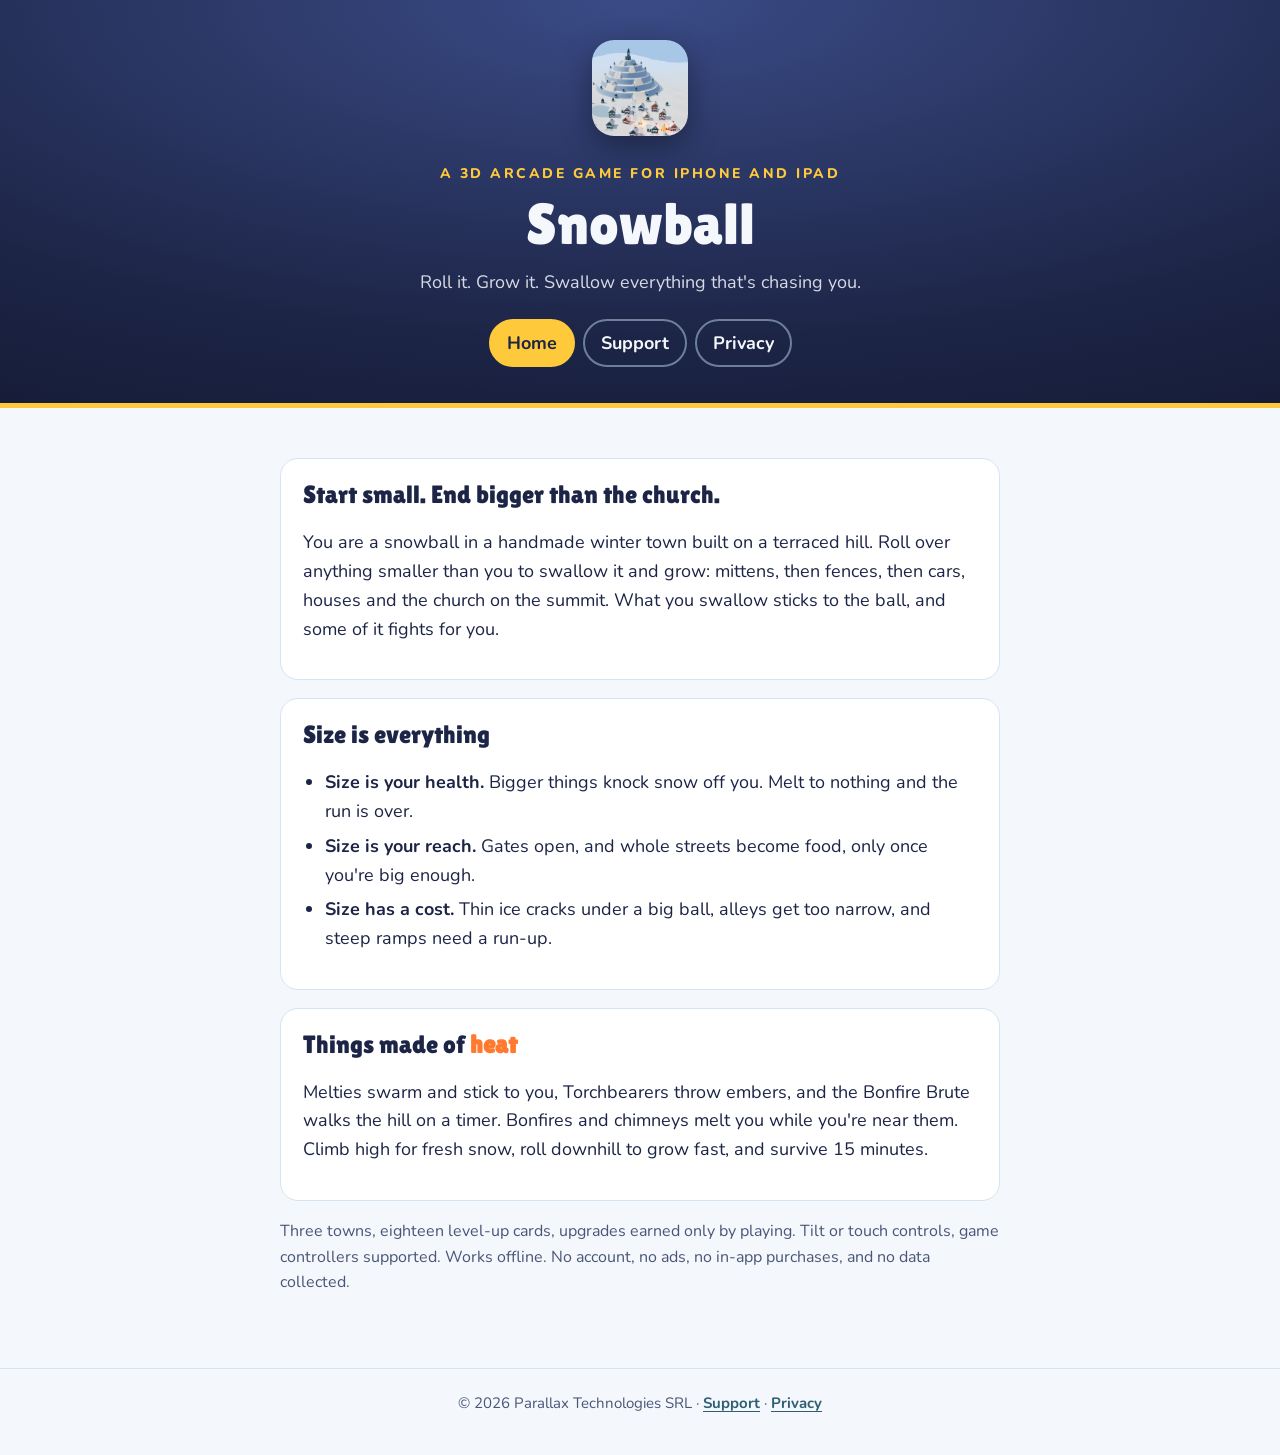
==== index.html @ 1ae6f8ed "Snowball support, privacy and home pages" ====
<!doctype html>
<html lang="en">
<head>
<meta charset="utf-8">
<meta name="viewport" content="width=device-width, initial-scale=1">
<title>Snowball: Roll It, Grow It</title>
<meta name="description" content="Snowball: roll through a winter town, swallow anything smaller than you, and outrun the heat.">
<link rel="icon" href="icon.png">
<link rel="stylesheet" href="style.css">
</head>
<body>
<header class="band">
  <div class="inner">
    <img src="icon.png" alt="Snowball app icon">
    <p class="eyebrow">A 3D arcade game for iPhone and iPad</p>
    <h1>Snowball</h1>
    <p class="lede">Roll it. Grow it. Swallow everything that's chasing you.</p>
    <nav class="tabs" aria-label="Pages">
      <a href="index.html" aria-current="page">Home</a>
      <a href="support.html">Support</a>
      <a href="privacy.html">Privacy</a>
    </nav>
  </div>
</header>
<main>
  <section class="card">
    <h2>Start small. End bigger than the church.</h2>
    <p>You are a snowball in a handmade winter town built on a terraced hill. Roll over anything smaller than you to swallow it and grow: mittens, then fences, then cars, houses and the church on the summit. What you swallow sticks to the ball, and some of it fights for you.</p>
  </section>
  <section class="card">
    <h2>Size is everything</h2>
    <ul>
      <li><strong>Size is your health.</strong> Bigger things knock snow off you. Melt to nothing and the run is over.</li>
      <li><strong>Size is your reach.</strong> Gates open, and whole streets become food, only once you're big enough.</li>
      <li><strong>Size has a cost.</strong> Thin ice cracks under a big ball, alleys get too narrow, and steep ramps need a run-up.</li>
    </ul>
  </section>
  <section class="card">
    <h2>Things made of <span class="hot">heat</span></h2>
    <p>Melties swarm and stick to you, Torchbearers throw embers, and the Bonfire Brute walks the hill on a timer. Bonfires and chimneys melt you while you're near them. Climb high for fresh snow, roll downhill to grow fast, and survive 15 minutes.</p>
  </section>
  <p class="note">Three towns, eighteen level-up cards, upgrades earned only by playing. Tilt or touch controls, game controllers supported. Works offline. No account, no ads, no in-app purchases, and no data collected.</p>
</main>
<footer>&copy; 2026 Parallax Technologies SRL &middot; <a href="support.html">Support</a> &middot; <a href="privacy.html">Privacy</a></footer>
</body>
</html>
---- style.css ----
/* Snowball support pages. The game's palette and fonts (docs/art-direction.md). Lilita One and Nunito are SIL OFL. */
@font-face { font-family: "Lilita One"; src: url("fonts/LilitaOne.woff2") format("woff2"); font-display: swap; }
@font-face { font-family: "Nunito"; src: url("fonts/Nunito.woff2") format("woff2"); font-weight: 400 900; font-display: swap; }

:root {
  --night: #1d2547; --snow: #f4f7fb; --frost: #bfd9f2; --pine: #2e5e73; --ember: #ff7a2f; --spark: #ffc93c;
  --bg: var(--snow); --text: var(--night); --muted: #4a5578; --panel: #ffffff; --rule: #d6e4f2; --link: var(--pine);
}
@media (prefers-color-scheme: dark) {
  :root { --bg: #141a33; --text: var(--snow); --muted: #c3cde3; --panel: var(--night); --rule: #2f3a66; --link: var(--frost); }
}
* { box-sizing: border-box; }
html { -webkit-text-size-adjust: 100%; }
body { margin: 0; background: var(--bg); color: var(--text); font: 18px/1.6 "Nunito", system-ui, sans-serif; }
a { color: var(--link); font-weight: 700; text-underline-offset: 3px; }
header.band { background: radial-gradient(120% 140% at 50% 0%, #3a4b86 0%, var(--night) 60%, #11162d 100%); color: var(--snow); border-bottom: 5px solid var(--spark); }
header.band .inner { max-width: 760px; margin: 0 auto; padding: 40px 20px 36px; text-align: center; }
header.band img { width: 96px; height: 96px; border-radius: 22px; box-shadow: 0 10px 30px rgba(0,0,0,.35); }
.eyebrow { color: var(--spark); font-weight: 800; letter-spacing: .18em; text-transform: uppercase; font-size: 14px; margin: 18px 0 4px; }
h1, h2 { font-family: "Lilita One", "Arial Rounded MT Bold", sans-serif; font-weight: 400; line-height: 1.15; }
h1 { font-size: clamp(38px, 8vw, 58px); margin: 6px 0 10px; }
header.band p.lede { margin: 0 auto; max-width: 560px; color: rgba(244,247,251,.86); }
nav.tabs { display: flex; justify-content: center; gap: 8px; flex-wrap: wrap; margin-top: 22px; }
nav.tabs a { color: var(--snow); text-decoration: none; padding: 8px 16px; border-radius: 999px; border: 2px solid rgba(191,217,242,.5); }
nav.tabs a[aria-current="page"] { background: var(--spark); color: var(--night); border-color: var(--spark); }
main { max-width: 760px; margin: 0 auto; padding: 32px 20px 56px; }
h2 { font-size: 30px; margin: 36px 0 8px; }
section.card { background: var(--panel); border: 1px solid var(--rule); border-radius: 18px; padding: 6px 22px 18px; margin: 18px 0; }
section.card h2 { margin-top: 16px; font-size: 25px; }
ul { padding-left: 1.2em; } li { margin: 6px 0; }
.hot { color: var(--ember); font-weight: 800; }
.note { color: var(--muted); font-size: 16px; }
.pill { display: inline-block; background: var(--spark); color: var(--night); font-weight: 800; padding: 6px 14px; border-radius: 999px; }
footer { border-top: 1px solid var(--rule); color: var(--muted); font-size: 15px; text-align: center; padding: 22px 20px 40px; }
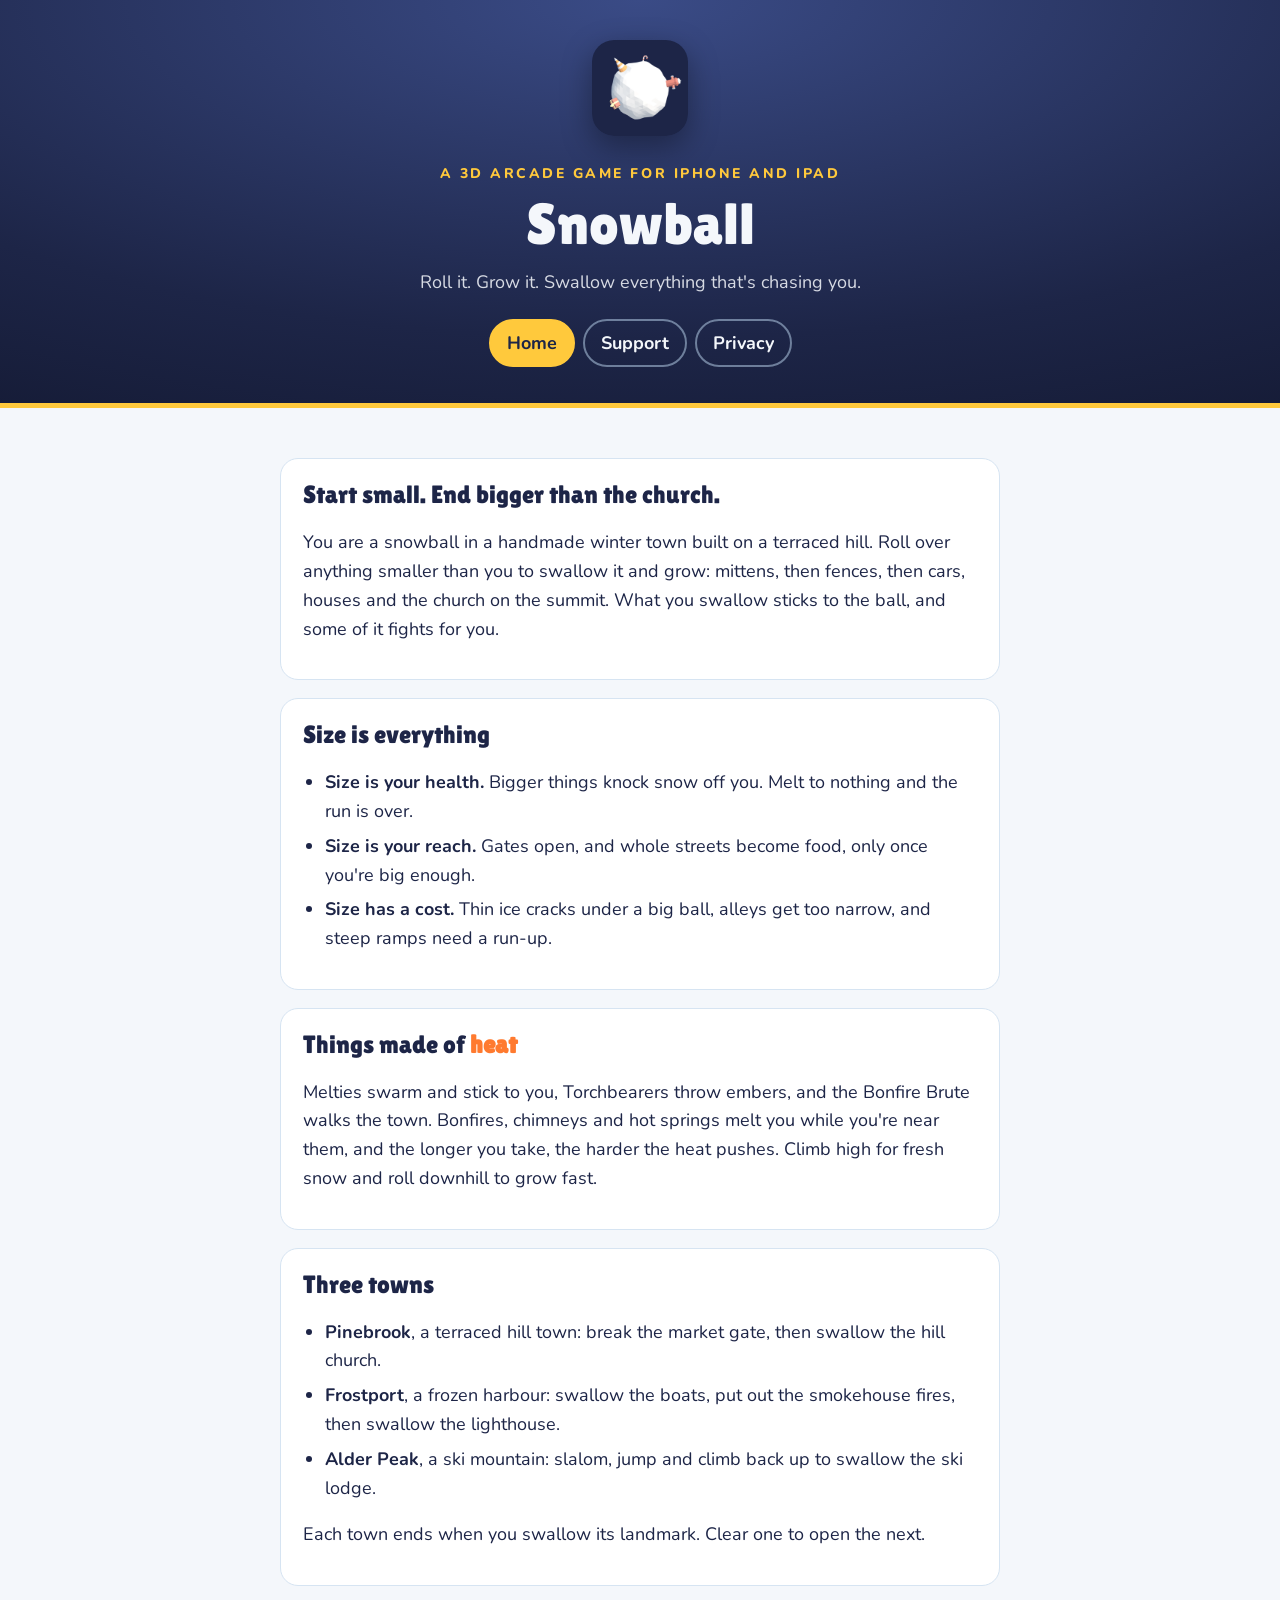
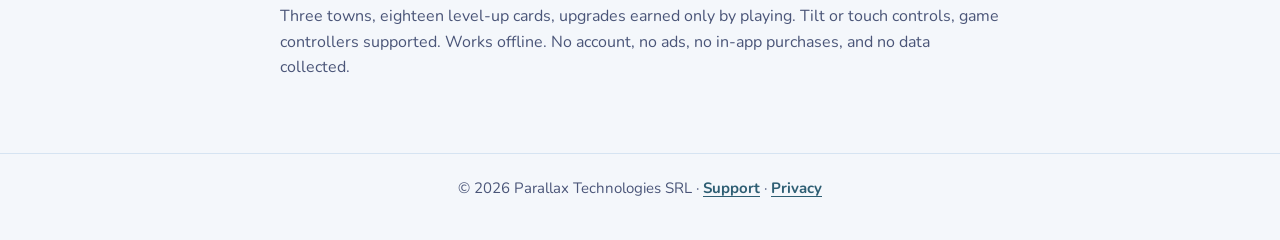
==== commit e596e3d2: "Towns are cleared, not survived: three towns, no 15-minute clock" ====
--- a/index.html
+++ b/index.html
@@ -37,7 +37,16 @@
   </section>
   <section class="card">
     <h2>Things made of <span class="hot">heat</span></h2>
-    <p>Melties swarm and stick to you, Torchbearers throw embers, and the Bonfire Brute walks the hill on a timer. Bonfires and chimneys melt you while you're near them. Climb high for fresh snow, roll downhill to grow fast, and survive 15 minutes.</p>
+    <p>Melties swarm and stick to you, Torchbearers throw embers, and the Bonfire Brute walks the town. Bonfires, chimneys and hot springs melt you while you're near them, and the longer you take, the harder the heat pushes. Climb high for fresh snow and roll downhill to grow fast.</p>
+  </section>
+  <section class="card">
+    <h2>Three towns</h2>
+    <ul>
+      <li><strong>Pinebrook</strong>, a terraced hill town: break the market gate, then swallow the hill church.</li>
+      <li><strong>Frostport</strong>, a frozen harbour: swallow the boats, put out the smokehouse fires, then swallow the lighthouse.</li>
+      <li><strong>Alder Peak</strong>, a ski mountain: slalom, jump and climb back up to swallow the ski lodge.</li>
+    </ul>
+    <p>Each town ends when you swallow its landmark. Clear one to open the next.</p>
   </section>
   <p class="note">Three towns, eighteen level-up cards, upgrades earned only by playing. Tilt or touch controls, game controllers supported. Works offline. No account, no ads, no in-app purchases, and no data collected.</p>
 </main>
